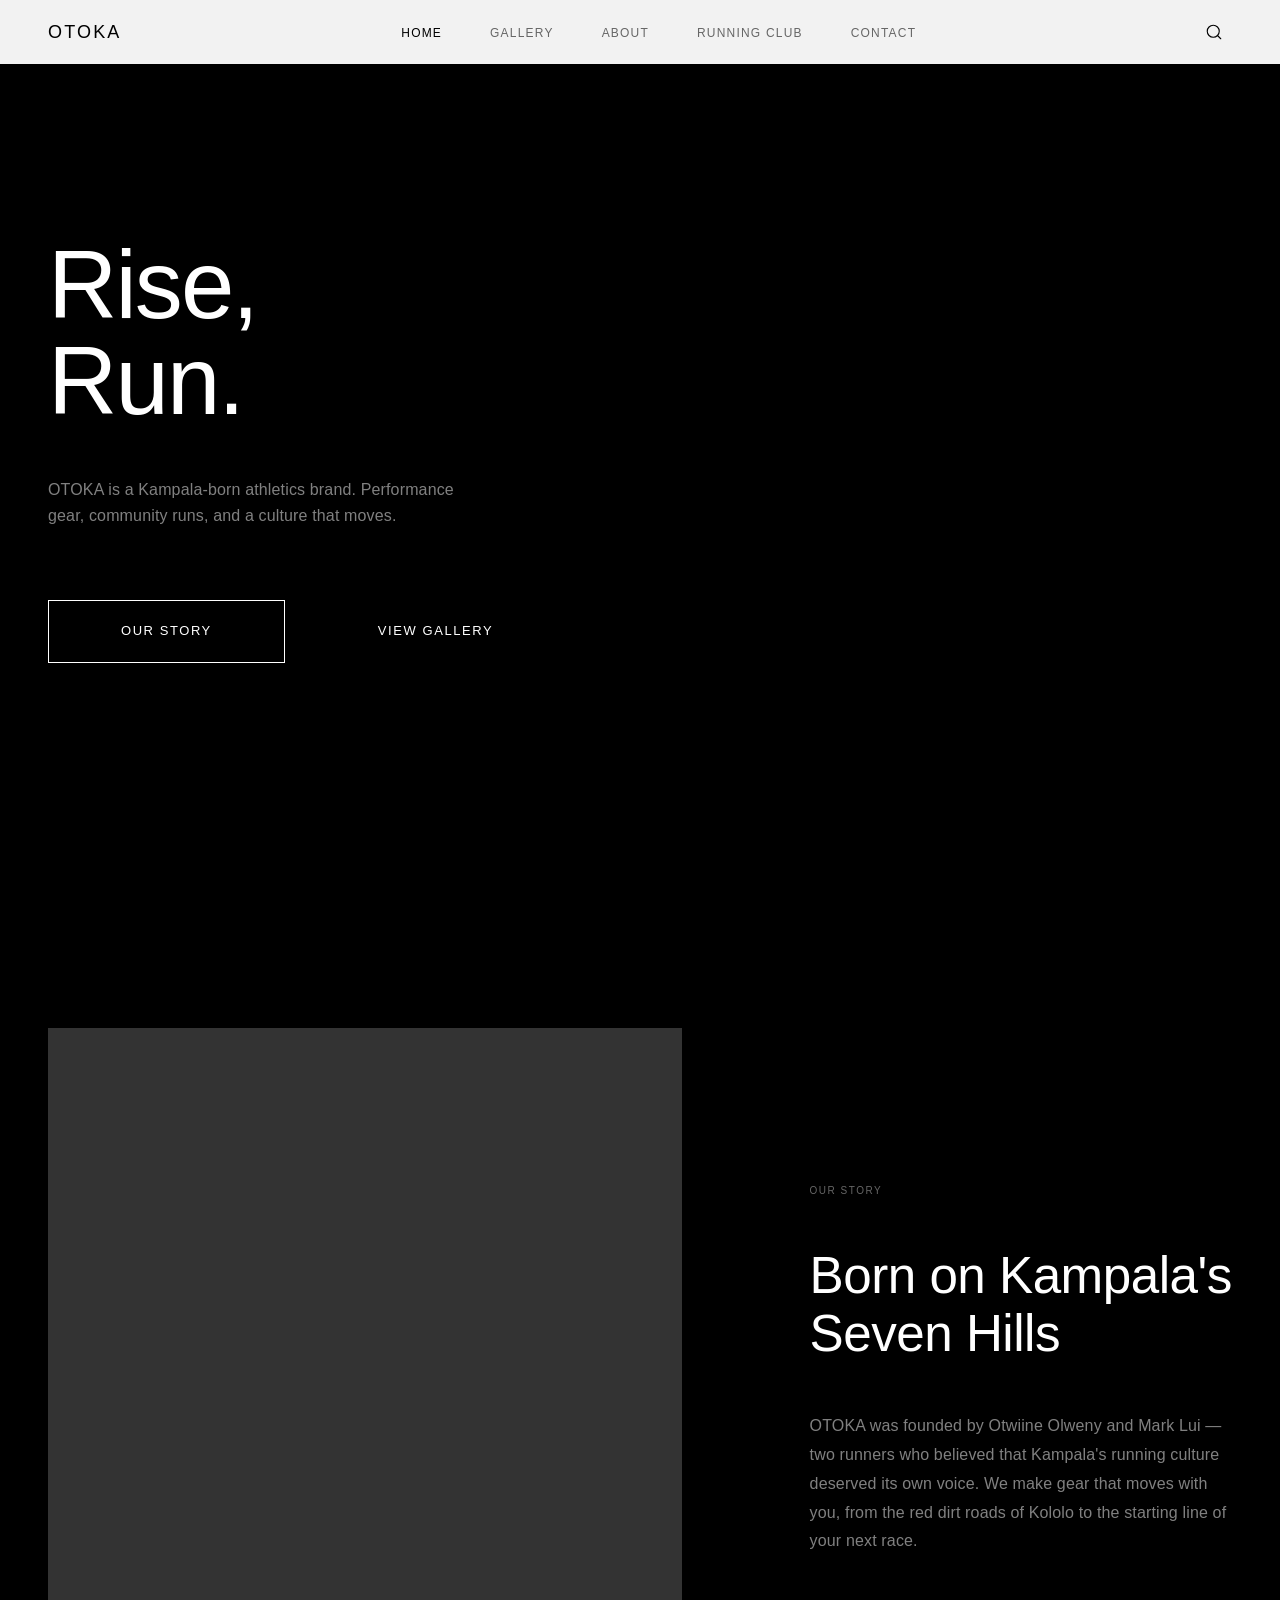
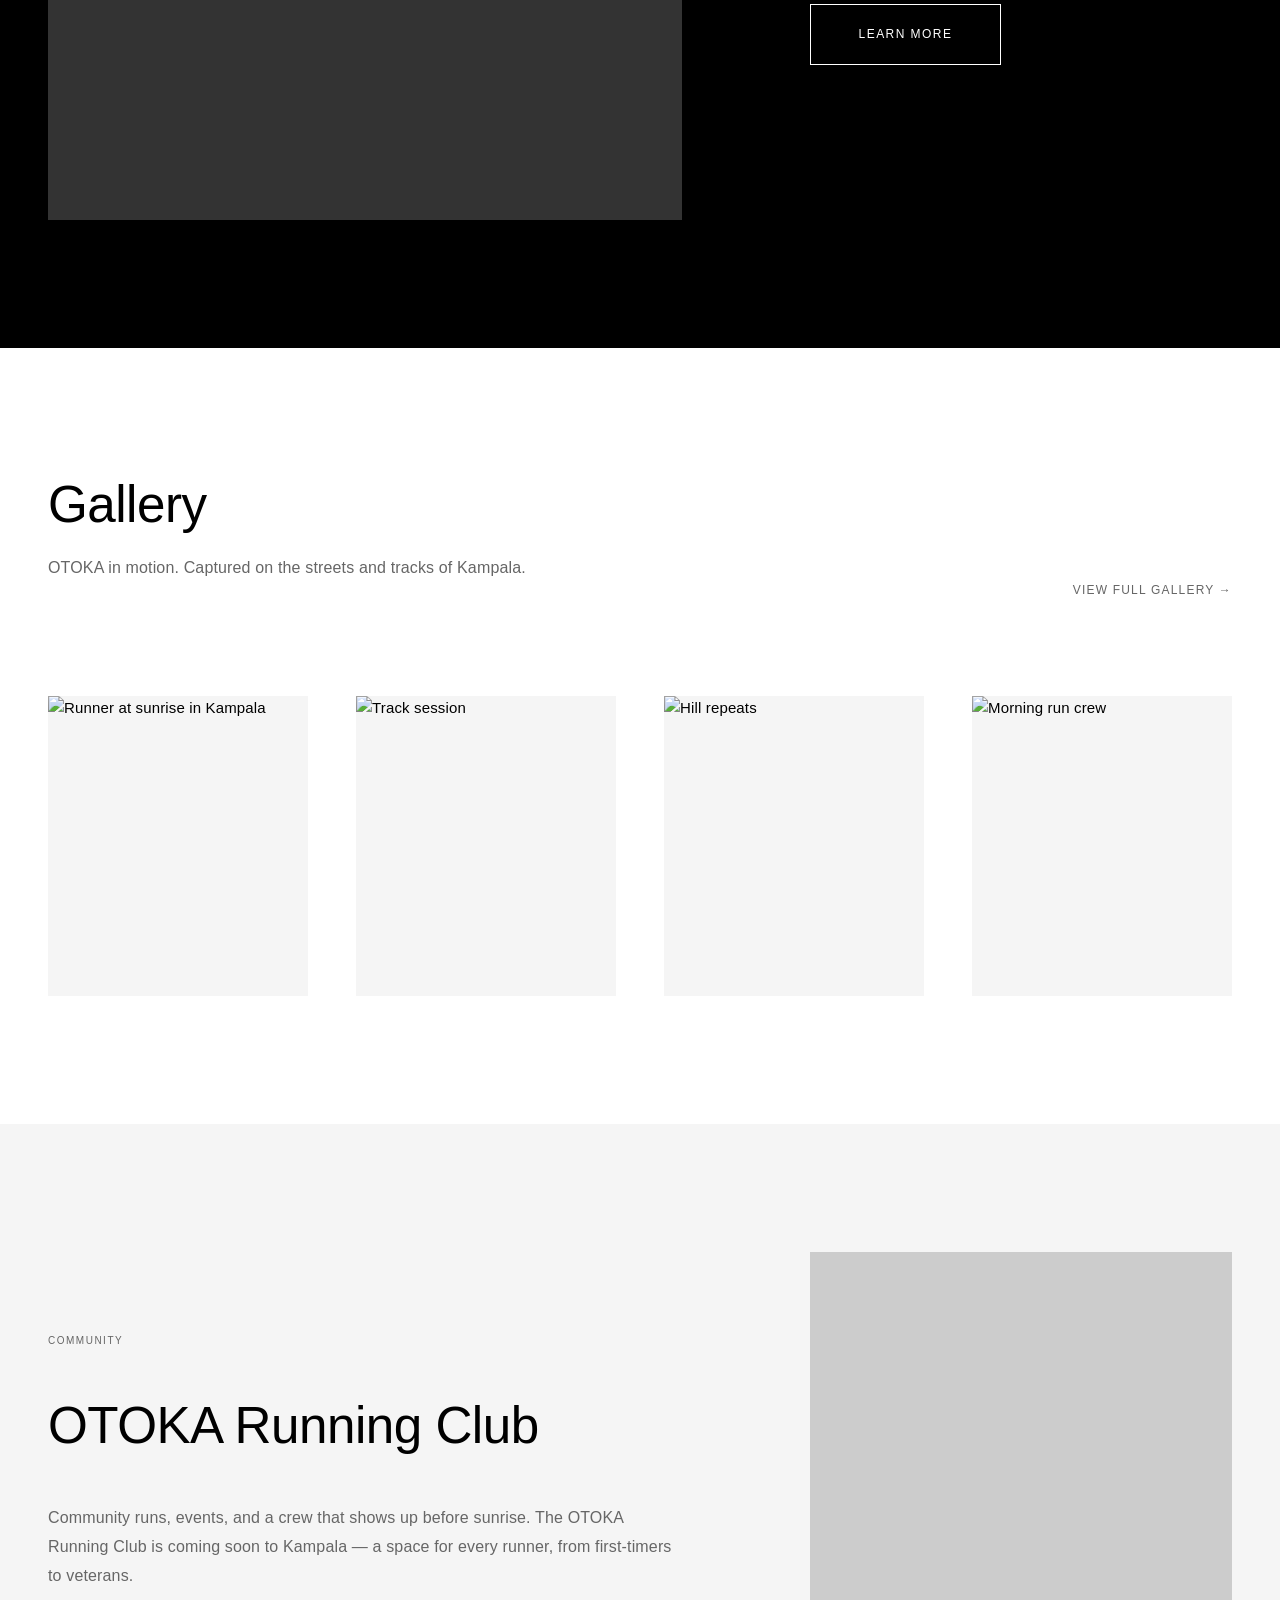
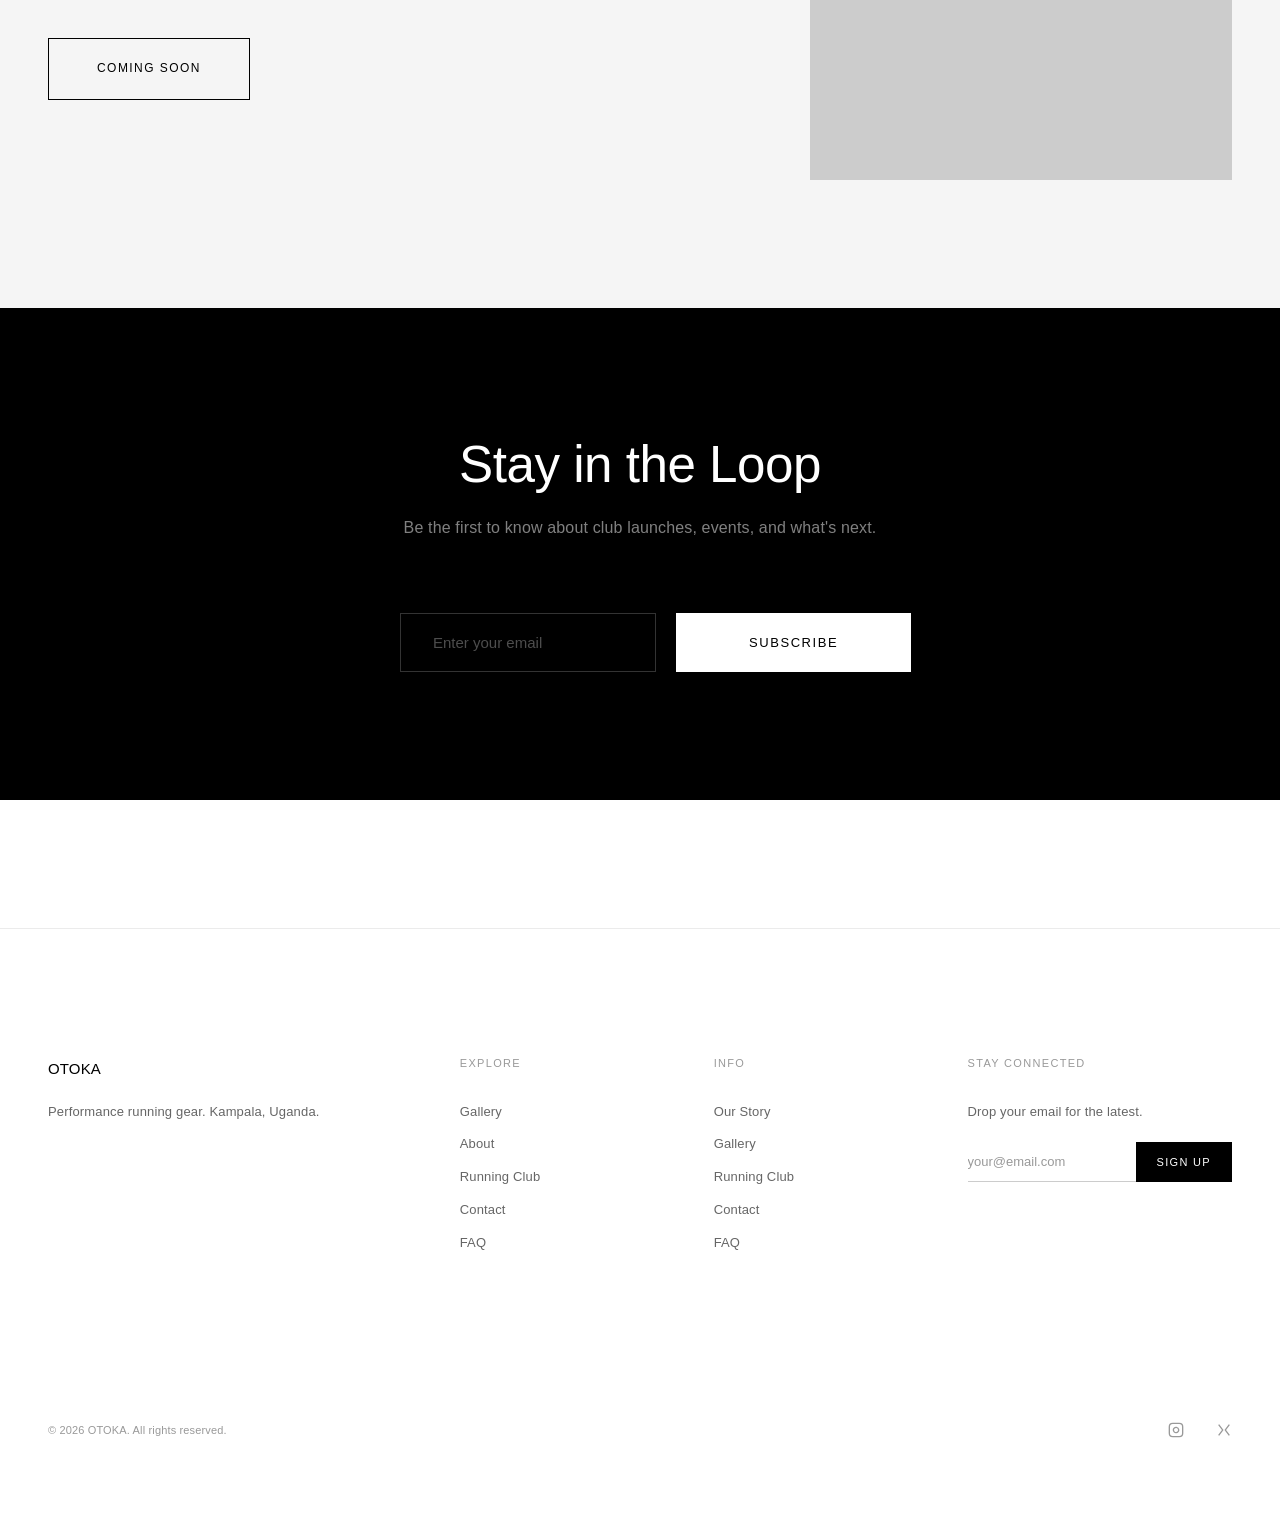
==== index.html @ c9c84c00 "first commit" ====
<!DOCTYPE html>
<html lang="en">
<head>
  <meta charset="UTF-8">
  <meta name="viewport" content="width=device-width, initial-scale=1.0">
  <title>OTOKA — Rise and Run</title>
  <meta name="description" content="An athletics brand born in Kampala, Uganda. Built for runners, by runners.">
  <link rel="stylesheet" href="/css/base.css">
  <link rel="stylesheet" href="/css/layout.css">
  <link rel="stylesheet" href="/css/components.css">
  <link rel="stylesheet" href="/css/pages/home.css">
  <script type="importmap">
  {
    "imports": {
      "react": "https://esm.sh/react@18",
      "react-dom/client": "https://esm.sh/react-dom@18/client",
      "three": "https://esm.sh/three@0.160.0",
      "@react-three/fiber": "https://esm.sh/@react-three/fiber@8.15.12",
      "postprocessing": "https://esm.sh/postprocessing@6.33.5",
      "@react-three/postprocessing": "https://esm.sh/@react-three/postprocessing@2.16.2"
    }
  }
  </script>
</head>
<body>
  <!-- Header -->
  <header class="header">
    <div class="header__inner">
      <a href="/" class="header__logo">OTO<span>KA</span></a>
      <nav class="nav" aria-label="Main navigation">
        <ul class="nav__list">
          <li><a href="/" class="nav__link nav__link--active">Home</a></li>
          <li><a href="/gallery.html" class="nav__link">Gallery</a></li>
          <li><a href="/about.html" class="nav__link">About</a></li>
          <li><a href="/running-club.html" class="nav__link">Running Club</a></li>
          <li><a href="/contact.html" class="nav__link">Contact</a></li>
        </ul>
      </nav>
      <div class="header__actions">
        <button class="header__icon-btn" data-search-toggle aria-label="Search">
          <svg viewBox="0 0 24 24" fill="none" stroke="currentColor" stroke-width="2" stroke-linecap="round" stroke-linejoin="round"><circle cx="11" cy="11" r="8"/><line x1="21" y1="21" x2="16.65" y2="16.65"/></svg>
        </button>
        <button class="hamburger" aria-label="Menu" aria-expanded="false">
          <span></span><span></span><span></span>
        </button>
      </div>
    </div>
  </header>

  <!-- Mobile Nav -->
  <nav class="mobile-nav" aria-label="Mobile navigation">
    <ul class="mobile-nav__list">
      <li><a href="/" class="mobile-nav__link">Home</a></li>
      <li><a href="/gallery.html" class="mobile-nav__link">Gallery</a></li>
      <li><a href="/about.html" class="mobile-nav__link">About</a></li>
      <li><a href="/running-club.html" class="mobile-nav__link">Running Club</a></li>
      <li><a href="/contact.html" class="mobile-nav__link">Contact</a></li>
    </ul>
  </nav>

  <!-- Hero -->
  <section class="hero reveal">
    <div id="hero-dither-root"></div>
    <div class="hero__content">
      <h1 class="hero__tagline">Rise,<br><span>Run.</span></h1>
      <p class="hero__subtitle">OTOKA is a Kampala-born athletics brand. Performance gear, community runs, and a culture that moves.</p>
      <div class="hero__cta">
        <a href="/about.html" class="btn btn--outline-light btn--lg">Our Story</a>
        <a href="/gallery.html" class="btn btn--primary btn--lg">View Gallery</a>
      </div>
    </div>
  </section>

  <!-- About Teaser -->
  <section class="brand-teaser reveal">
    <div class="brand-teaser__inner">
      <div class="brand-teaser__image skeleton" style="aspect-ratio:4/5;background:var(--color-gray-500)"></div>
      <div>
        <div class="brand-teaser__label">Our Story</div>
        <h2 class="brand-teaser__title">Born on Kampala's Seven Hills</h2>
        <p class="brand-teaser__text">
          OTOKA was founded by Otwiine Olweny and Mark Lui — two runners who believed that Kampala's
          running culture deserved its own voice. We make gear that moves with you, from the red dirt
          roads of Kololo to the starting line of your next race.
        </p>
        <a href="/about.html" class="btn btn--outline-light">Learn More</a>
      </div>
    </div>
  </section>

  <!-- Gallery Preview -->
  <section class="section reveal">
    <div class="container">
      <div class="featured-drops__header">
        <div>
          <h2 class="section__title">Gallery</h2>
          <p class="section__subtitle">OTOKA in motion. Captured on the streets and tracks of Kampala.</p>
        </div>
        <a href="/gallery.html">View Full Gallery &rarr;</a>
      </div>
      <div class="grid-4">
        <div class="lookbook__item"><img src="/images/lookbook/lb-1.jpg" alt="Runner at sunrise in Kampala" onerror="this.style.background='var(--color-off-white)';this.style.minHeight='300px'" style="min-height:300px;background:var(--color-off-white)"></div>
        <div class="lookbook__item"><img src="/images/lookbook/lb-2.jpg" alt="Track session" onerror="this.style.background='var(--color-off-white)';this.style.minHeight='300px'" style="min-height:300px;background:var(--color-off-white)"></div>
        <div class="lookbook__item"><img src="/images/lookbook/lb-3.jpg" alt="Hill repeats" onerror="this.style.background='var(--color-off-white)';this.style.minHeight='300px'" style="min-height:300px;background:var(--color-off-white)"></div>
        <div class="lookbook__item"><img src="/images/lookbook/lb-4.jpg" alt="Morning run crew" onerror="this.style.background='var(--color-off-white)';this.style.minHeight='300px'" style="min-height:300px;background:var(--color-off-white)"></div>
      </div>
    </div>
  </section>

  <!-- Running Club Teaser -->
  <section class="brand-teaser reveal" style="background:var(--color-off-white)">
    <div class="brand-teaser__inner">
      <div>
        <div class="brand-teaser__label" style="color:var(--color-gray-400)">Community</div>
        <h2 class="brand-teaser__title" style="color:var(--color-black)">OTOKA Running Club</h2>
        <p class="brand-teaser__text" style="color:var(--color-gray-400)">
          Community runs, events, and a crew that shows up before sunrise. The OTOKA Running Club
          is coming soon to Kampala — a space for every runner, from first-timers to veterans.
        </p>
        <a href="/running-club.html" class="btn btn--secondary">Coming Soon</a>
      </div>
      <div class="brand-teaser__image skeleton" style="aspect-ratio:4/5;background:var(--color-gray-200)"></div>
    </div>
  </section>

  <!-- Newsletter -->
  <section class="newsletter-section reveal">
    <div class="newsletter-section__inner">
      <h2 class="newsletter-section__title">Stay in the Loop</h2>
      <p class="newsletter-section__text">Be the first to know about club launches, events, and what's next.</p>
      <form class="newsletter-section__form" id="home-newsletter">
        <input type="email" class="newsletter-section__input" placeholder="Enter your email" required>
        <button type="submit" class="btn btn--primary btn--lg">Subscribe</button>
      </form>
    </div>
  </section>

  <!-- Footer -->
  <footer class="footer">
    <div class="footer__inner">
      <div class="footer__grid">
        <div>
          <div class="footer__brand-name">OTO<span>KA</span></div>
          <p class="footer__tagline">Performance running gear. Kampala, Uganda.</p>
        </div>
        <div>
          <h4 class="footer__heading">Explore</h4>
          <div class="footer__links">
            <a href="/gallery.html">Gallery</a>
            <a href="/about.html">About</a>
            <a href="/running-club.html">Running Club</a>
            <a href="/contact.html">Contact</a>
            <a href="/faq.html">FAQ</a>
          </div>
        </div>
        <div>
          <h4 class="footer__heading">Info</h4>
          <div class="footer__links">
            <a href="/about.html">Our Story</a>
            <a href="/gallery.html">Gallery</a>
            <a href="/running-club.html">Running Club</a>
            <a href="/contact.html">Contact</a>
            <a href="/faq.html">FAQ</a>
          </div>
        </div>
        <div>
          <h4 class="footer__heading">Stay Connected</h4>
          <p class="footer__newsletter-text">Drop your email for the latest.</p>
          <form class="footer__newsletter-form">
            <input type="email" class="footer__newsletter-input" placeholder="your@email.com" required>
            <button type="submit" class="btn btn--primary" style="white-space:nowrap">Sign Up</button>
          </form>
        </div>
      </div>
      <div class="footer__bottom">
        <div class="footer__copyright">&copy; 2026 OTOKA. All rights reserved.</div>
        <div class="footer__social">
          <a href="https://instagram.com/otwiine" target="_blank" rel="noopener" aria-label="Instagram"><svg viewBox="0 0 24 24" fill="none" stroke="currentColor" stroke-width="2"><rect x="2" y="2" width="20" height="20" rx="5"/><path d="M16 11.37A4 4 0 1 1 12.63 8 4 4 0 0 1 16 11.37z"/><line x1="17.5" y1="6.5" x2="17.51" y2="6.5"/></svg></a>
          <a href="https://x.com/Mr_OJO16" target="_blank" rel="noopener" aria-label="X (Twitter)"><svg viewBox="0 0 24 24" fill="none" stroke="currentColor" stroke-width="2"><path d="M4 4l6.5 8.5M4 20l6.5-8.5M20 4l-6.5 8.5M20 20l-6.5-8.5"/></svg></a>
        </div>
      </div>
    </div>
  </footer>

  <!-- Search Overlay -->
  <div class="search-overlay">
    <button class="search-overlay__close" aria-label="Close search">
      <svg viewBox="0 0 24 24" fill="none" stroke="currentColor" stroke-width="2"><line x1="18" y1="6" x2="6" y2="18"/><line x1="6" y1="6" x2="18" y2="18"/></svg>
    </button>
    <div class="search-overlay__inner">
      <input type="search" class="search-overlay__input" placeholder="Search..." autocomplete="off">
      <div class="search-overlay__results"></div>
    </div>
  </div>

  <script>
    window.OTOKA = window.OTOKA || {};
    OTOKA.showToast = function(msg) {
      const t = document.createElement('div');
      t.className = 'toast';
      t.textContent = msg;
      document.body.appendChild(t);
      requestAnimationFrame(() => t.classList.add('toast--visible'));
      setTimeout(() => { t.classList.remove('toast--visible'); setTimeout(() => t.remove(), 300); }, 2500);
    };
  </script>
  <script src="/js/components/modal.js"></script>
  <script src="/js/main.js"></script>
  <script>
    // Home newsletter — Web3Forms integration (TODO: replace ACCESS_KEY)
    document.getElementById('home-newsletter')?.addEventListener('submit', function(e) {
      e.preventDefault();
      const email = this.querySelector('input').value.trim();
      if (!email) return;
      // TODO: Replace with real Web3Forms access key
      // fetch('https://api.web3forms.com/submit', { method:'POST', body: new FormData(this) })
      OTOKA.showToast('Thanks for subscribing!');
      this.querySelector('input').value = '';
    });
  </script>
  <!-- React Bits: Dither background in hero -->
  <script type="module" src="/js/mount-hero-dither.js"></script>
</body>
</html>
---- css/base.css ----
/* ===== CSS Variables / Design Tokens ===== */
:root {
  /* Colors — strict black & white palette */
  --color-black: #000000;
  --color-white: #ffffff;
  --color-off-white: #f5f5f5;
  --color-gray-100: #ebebeb;
  --color-gray-200: #cccccc;
  --color-gray-300: #999999;
  --color-gray-400: #666666;
  --color-gray-500: #333333;
  --color-accent: #000000;
  --color-accent-hover: #333333;
  --color-success: #000000;
  --color-error: #000000;
  --color-warning: #000000;

  /* Typography — refined sans-serif, no display font */
  --font-heading: -apple-system, BlinkMacSystemFont, 'Helvetica Neue', 'Segoe UI', sans-serif;
  --font-body: -apple-system, BlinkMacSystemFont, 'Helvetica Neue', 'Segoe UI', sans-serif;

  /* Spacing — dramatically increased for breathing room */
  --space-xs: 0.375rem;
  --space-sm: 0.75rem;
  --space-md: 1.25rem;
  --space-lg: 2rem;
  --space-xl: 3rem;
  --space-2xl: 4.5rem;
  --space-3xl: 6rem;
  --space-4xl: 8rem;

  /* Layout */
  --max-width: 1400px;
  --header-height: 64px;
  --radius-sm: 0;
  --radius-md: 0;
  --radius-lg: 0;
  --radius-full: 0;

  /* Transitions */
  --transition-fast: 200ms ease;
  --transition-base: 300ms ease;
  --transition-slow: 500ms ease;
}

/* ===== Reset ===== */
*,
*::before,
*::after {
  margin: 0;
  padding: 0;
  box-sizing: border-box;
}

html {
  scroll-behavior: smooth;
  -webkit-text-size-adjust: 100%;
}

body {
  font-family: var(--font-body);
  font-size: 0.9375rem;
  line-height: 1.6;
  color: var(--color-black);
  background-color: var(--color-white);
  -webkit-font-smoothing: antialiased;
  -moz-osx-font-smoothing: grayscale;
  letter-spacing: 0.01em;
}

img,
video,
svg {
  display: block;
  max-width: 100%;
  height: auto;
}

a {
  color: inherit;
  text-decoration: none;
}

ul,
ol {
  list-style: none;
}

button {
  cursor: pointer;
  font-family: inherit;
  border: none;
  background: none;
  font-size: inherit;
}

input,
select,
textarea {
  font-family: inherit;
  font-size: inherit;
}

/* ===== Typography — clean, refined, minimal ===== */
h1, h2, h3, h4, h5, h6 {
  font-family: var(--font-heading);
  font-weight: 300;
  line-height: 1.15;
  letter-spacing: -0.01em;
  text-transform: none;
}

h1 { font-size: clamp(2.5rem, 5vw, 4.5rem); }
h2 { font-size: clamp(2rem, 4vw, 3.5rem); }
h3 { font-size: clamp(1.25rem, 2vw, 2rem); }
h4 { font-size: clamp(1rem, 1.5vw, 1.25rem); }

p { margin-bottom: var(--space-md); }

/* ===== Utility Classes ===== */
.container {
  width: 100%;
  max-width: var(--max-width);
  margin-inline: auto;
  padding-inline: var(--space-xl);
}

.sr-only {
  position: absolute;
  width: 1px;
  height: 1px;
  padding: 0;
  margin: -1px;
  overflow: hidden;
  clip: rect(0, 0, 0, 0);
  border: 0;
}

/* Scroll reveal — subtle fade only */
.reveal {
  opacity: 0;
  transform: translateY(20px);
  transition: opacity 0.8s ease, transform 0.8s ease;
}

.reveal.revealed {
  opacity: 1;
  transform: translateY(0);
}

/* ===== Reduced Motion ===== */
@media (prefers-reduced-motion: reduce) {
  *,
  *::before,
  *::after {
    animation-duration: 0.01ms !important;
    animation-iteration-count: 1 !important;
    transition-duration: 0.01ms !important;
    scroll-behavior: auto !important;
  }

  .reveal {
    opacity: 1;
    transform: none;
    transition: none;
  }
}
---- css/layout.css ----
/* ===== Header — minimal, transparent, no borders ===== */
.header {
  position: sticky;
  top: 0;
  z-index: 1000;
  background: rgba(255, 255, 255, 0.95);
  backdrop-filter: blur(10px);
  -webkit-backdrop-filter: blur(10px);
  transition: background var(--transition-base);
}

.header--hidden {
  transform: translateY(-100%);
}

.header__inner {
  display: flex;
  align-items: center;
  justify-content: space-between;
  height: var(--header-height);
  max-width: var(--max-width);
  margin-inline: auto;
  padding-inline: var(--space-xl);
}

.header__logo {
  font-family: var(--font-heading);
  font-size: 1.125rem;
  font-weight: 300;
  letter-spacing: 0.12em;
  text-transform: uppercase;
  color: var(--color-black);
  flex-shrink: 0;
}

.header__logo span {
  font-weight: 500;
}

/* Navigation */
.nav__list {
  display: flex;
  gap: var(--space-xl);
}

.nav__link {
  font-size: 0.75rem;
  font-weight: 400;
  text-transform: uppercase;
  letter-spacing: 0.1em;
  color: var(--color-gray-400);
  transition: color var(--transition-fast);
}

.nav__link:hover,
.nav__link--active {
  color: var(--color-black);
}

/* Header actions */
.header__actions {
  display: flex;
  align-items: center;
  gap: var(--space-lg);
}

.header__icon-btn {
  position: relative;
  width: 36px;
  height: 36px;
  display: flex;
  align-items: center;
  justify-content: center;
  transition: opacity var(--transition-fast);
}

.header__icon-btn:hover {
  opacity: 0.5;
}

.header__icon-btn svg {
  width: 18px;
  height: 18px;
  stroke: var(--color-black);
  fill: none;
  stroke-width: 1.5;
}

.header__cart-count {
  position: absolute;
  top: 0;
  right: -2px;
  min-width: 15px;
  height: 15px;
  font-size: 0.5625rem;
  font-weight: 500;
  background: var(--color-black);
  color: var(--color-white);
  display: flex;
  align-items: center;
  justify-content: center;
  opacity: 0;
  transform: scale(0);
  transition: all var(--transition-base);
}

.header__cart-count--visible {
  opacity: 1;
  transform: scale(1);
}

/* Hamburger */
.hamburger {
  display: none;
  flex-direction: column;
  justify-content: center;
  gap: 4px;
  width: 36px;
  height: 36px;
  padding: 6px;
}

.hamburger span {
  display: block;
  width: 100%;
  height: 1px;
  background: var(--color-black);
  transition: transform var(--transition-base), opacity var(--transition-base);
}

.hamburger--active span:nth-child(1) {
  transform: translateY(5px) rotate(45deg);
}

.hamburger--active span:nth-child(2) {
  opacity: 0;
}

.hamburger--active span:nth-child(3) {
  transform: translateY(-5px) rotate(-45deg);
}

/* Mobile Nav Overlay */
.mobile-nav {
  position: fixed;
  inset: 0;
  top: var(--header-height);
  background: var(--color-white);
  z-index: 999;
  transform: translateX(100%);
  transition: transform var(--transition-slow);
  display: flex;
  flex-direction: column;
  padding: var(--space-3xl) var(--space-xl);
}

.mobile-nav--open {
  transform: translateX(0);
}

.mobile-nav__list {
  display: flex;
  flex-direction: column;
  gap: var(--space-xl);
}

.mobile-nav__link {
  font-size: 1.25rem;
  font-weight: 300;
  letter-spacing: 0.05em;
  color: var(--color-black);
}

/* ===== Footer — white with black text, ultra minimal ===== */
.footer {
  background: var(--color-white);
  color: var(--color-black);
  padding: var(--space-4xl) 0 var(--space-3xl);
  margin-top: var(--space-4xl);
  border-top: 1px solid var(--color-gray-100);
}

.footer__inner {
  max-width: var(--max-width);
  margin-inline: auto;
  padding-inline: var(--space-xl);
}

.footer__grid {
  display: grid;
  grid-template-columns: 2fr 1fr 1fr 1fr;
  gap: var(--space-3xl);
  padding-bottom: var(--space-3xl);
  margin-bottom: var(--space-2xl);
}

.footer__brand-name {
  margin-bottom: var(--space-md);
}

.footer__brand-name img {
  height: 24px;
  width: auto;
  display: block;
}

.footer__tagline {
  color: var(--color-gray-400);
  font-size: 0.8125rem;
  margin-bottom: var(--space-lg);
  max-width: 280px;
  line-height: 1.7;
}

.footer__heading {
  font-size: 0.6875rem;
  font-weight: 500;
  letter-spacing: 0.12em;
  text-transform: uppercase;
  color: var(--color-gray-300);
  margin-bottom: var(--space-lg);
}

.footer__links {
  display: flex;
  flex-direction: column;
  gap: var(--space-sm);
}

.footer__links a {
  color: var(--color-gray-400);
  font-size: 0.8125rem;
  transition: color var(--transition-fast);
}

.footer__links a:hover {
  color: var(--color-black);
}

.footer__newsletter-text {
  color: var(--color-gray-400);
  font-size: 0.8125rem;
  margin-bottom: var(--space-md);
}

.footer__newsletter-form {
  display: flex;
}

.footer__newsletter-input {
  flex: 1;
  padding: var(--space-sm) 0;
  background: transparent;
  border: none;
  border-bottom: 1px solid var(--color-gray-200);
  color: var(--color-black);
  font-size: 0.8125rem;
  outline: none;
  transition: border-color var(--transition-fast);
}

.footer__newsletter-input:focus {
  border-color: var(--color-black);
}

.footer__newsletter-input::placeholder {
  color: var(--color-gray-300);
}

.footer__newsletter-form .btn {
  padding: var(--space-sm) var(--space-md);
  font-size: 0.6875rem;
}

.footer__bottom {
  display: flex;
  justify-content: space-between;
  align-items: center;
  flex-wrap: wrap;
  gap: var(--space-lg);
}

.footer__copyright {
  color: var(--color-gray-300);
  font-size: 0.6875rem;
}

.footer__social {
  display: flex;
  gap: var(--space-lg);
}

.footer__social a {
  color: var(--color-gray-300);
  transition: color var(--transition-fast);
}

.footer__social a:hover {
  color: var(--color-black);
}

.footer__social svg {
  width: 16px;
  height: 16px;
}

/* ===== Grid containers ===== */
.grid-2 { display: grid; grid-template-columns: repeat(2, 1fr); gap: var(--space-xl); }
.grid-3 { display: grid; grid-template-columns: repeat(3, 1fr); gap: var(--space-xl); }
.grid-4 { display: grid; grid-template-columns: repeat(4, 1fr); gap: var(--space-xl); }

/* ===== Section spacing ===== */
.section {
  padding: var(--space-4xl) 0;
}

.section__header {
  text-align: left;
  margin-bottom: var(--space-4xl);
}

.section__title {
  font-weight: 300;
  margin-bottom: var(--space-md);
}

.section__subtitle {
  color: var(--color-gray-400);
  font-size: 1rem;
  max-width: 480px;
  font-weight: 300;
}

/* ===== Mobile ===== */
@media (max-width: 768px) {
  .nav__list { display: none; }
  .hamburger { display: flex; }

  .footer__grid {
    grid-template-columns: 1fr;
    gap: var(--space-2xl);
  }

  .grid-2, .grid-3, .grid-4 {
    grid-template-columns: 1fr;
  }

  .container {
    padding-inline: var(--space-lg);
  }

  .section {
    padding: var(--space-3xl) 0;
  }

  .section__header {
    margin-bottom: var(--space-2xl);
  }
}

@media (min-width: 769px) and (max-width: 1024px) {
  .grid-4 { grid-template-columns: repeat(2, 1fr); }
  .grid-3 { grid-template-columns: repeat(2, 1fr); }

  .footer__grid {
    grid-template-columns: 1fr 1fr;
  }
}
---- css/components.css ----
/* ===== Buttons — minimal, monochrome ===== */
.btn {
  display: inline-flex;
  align-items: center;
  justify-content: center;
  gap: var(--space-sm);
  padding: var(--space-md) var(--space-xl);
  font-size: 0.75rem;
  font-weight: 400;
  text-transform: uppercase;
  letter-spacing: 0.12em;
  transition: all var(--transition-fast);
  border: 1px solid var(--color-black);
  cursor: pointer;
  background: transparent;
  color: var(--color-black);
}

.btn:hover {
  background: var(--color-black);
  color: var(--color-white);
}

.btn--primary {
  background: var(--color-black);
  color: var(--color-white);
}

.btn--primary:hover {
  background: var(--color-gray-500);
  border-color: var(--color-gray-500);
  color: var(--color-white);
}

.btn--secondary {
  background: transparent;
  color: var(--color-black);
  border-color: var(--color-black);
}

.btn--secondary:hover {
  background: var(--color-black);
  color: var(--color-white);
}

.btn--outline-light {
  background: transparent;
  color: var(--color-white);
  border-color: var(--color-white);
}

.btn--outline-light:hover {
  background: var(--color-white);
  color: var(--color-black);
}

.btn--lg {
  padding: var(--space-md) var(--space-2xl);
  font-size: 0.8125rem;
}

.btn--full {
  width: 100%;
}

.btn--text {
  border: none;
  padding: var(--space-sm) 0;
  background: none;
  color: var(--color-black);
  text-decoration: underline;
  text-underline-offset: 4px;
}

.btn--text:hover {
  background: none;
  color: var(--color-gray-400);
}

.btn:disabled {
  opacity: 0.3;
  cursor: not-allowed;
}

/* ===== Badges — simple text labels, no colored backgrounds ===== */
.badge {
  display: inline-flex;
  align-items: center;
  padding: 2px var(--space-sm);
  font-size: 0.625rem;
  font-weight: 400;
  text-transform: uppercase;
  letter-spacing: 0.1em;
  color: var(--color-gray-400);
}

.badge--new { color: var(--color-black); font-weight: 500; }
.badge--sale { color: var(--color-black); }
.badge--sold-out { color: var(--color-gray-300); }
.badge--low-stock { color: var(--color-gray-400); }
.badge--in-stock { color: var(--color-gray-400); }

/* ===== Product Card — clean, no overlays, no backgrounds ===== */
.product-card {
  position: relative;
  cursor: pointer;
}

.product-card__image-wrap {
  position: relative;
  aspect-ratio: 3/4;
  overflow: hidden;
  background: var(--color-off-white);
  margin-bottom: var(--space-md);
}

.product-card__image {
  width: 100%;
  height: 100%;
  object-fit: cover;
  transition: transform 0.6s ease;
}

.product-card:hover .product-card__image {
  transform: scale(1.03);
}

.product-card__badges {
  position: absolute;
  top: var(--space-md);
  left: var(--space-md);
  display: flex;
  gap: var(--space-sm);
  flex-wrap: wrap;
}

.product-card__wishlist {
  position: absolute;
  top: var(--space-md);
  right: var(--space-md);
  width: 32px;
  height: 32px;
  display: flex;
  align-items: center;
  justify-content: center;
  background: var(--color-white);
  transition: opacity var(--transition-fast);
}

.product-card__wishlist:hover {
  opacity: 0.6;
}

.product-card__wishlist svg {
  width: 16px;
  height: 16px;
  stroke: var(--color-black);
  fill: none;
  stroke-width: 1.5;
}

.product-card__wishlist--active svg {
  fill: var(--color-black);
  stroke: var(--color-black);
}

.product-card__quick-add {
  display: none;
}

.product-card__info {
  padding: 0;
}

.product-card__category {
  font-size: 0.625rem;
  color: var(--color-gray-300);
  text-transform: uppercase;
  letter-spacing: 0.1em;
  margin-bottom: 4px;
}

.product-card__name {
  font-size: 0.9375rem;
  font-weight: 400;
  font-family: var(--font-heading);
  margin-bottom: 2px;
}

.product-card__price {
  font-size: 0.8125rem;
  font-weight: 400;
  display: flex;
  gap: var(--space-sm);
  align-items: center;
  color: var(--color-gray-400);
}

.product-card__price--original {
  color: var(--color-gray-300);
  text-decoration: line-through;
  font-size: 0.75rem;
}

/* ===== Modal — clean, no round corners ===== */
.modal-overlay {
  position: fixed;
  inset: 0;
  background: rgba(0, 0, 0, 0.5);
  z-index: 2000;
  display: flex;
  align-items: center;
  justify-content: center;
  padding: var(--space-xl);
  opacity: 0;
  visibility: hidden;
  transition: opacity var(--transition-base), visibility var(--transition-base);
}

.modal-overlay--open {
  opacity: 1;
  visibility: visible;
}

.modal {
  background: var(--color-white);
  width: 100%;
  max-width: 520px;
  max-height: 90vh;
  overflow-y: auto;
  position: relative;
}

.modal__close {
  position: absolute;
  top: var(--space-lg);
  right: var(--space-lg);
  width: 32px;
  height: 32px;
  display: flex;
  align-items: center;
  justify-content: center;
  z-index: 1;
  transition: opacity var(--transition-fast);
}

.modal__close:hover {
  opacity: 0.5;
}

.modal__close svg {
  width: 16px;
  height: 16px;
}

.modal__body {
  padding: var(--space-3xl) var(--space-xl);
}

/* ===== Accordion — thin lines, minimal ===== */
.accordion {
  border-top: 1px solid var(--color-gray-100);
}

.accordion:last-child {
  border-bottom: 1px solid var(--color-gray-100);
}

.accordion__trigger {
  width: 100%;
  display: flex;
  align-items: center;
  justify-content: space-between;
  padding: var(--space-lg) 0;
  font-size: 0.875rem;
  font-weight: 400;
  text-align: left;
  color: var(--color-black);
  transition: opacity var(--transition-fast);
}

.accordion__trigger:hover {
  opacity: 0.6;
}

.accordion__icon {
  transition: transform var(--transition-base);
  flex-shrink: 0;
  opacity: 0.4;
}

.accordion__icon svg {
  width: 16px;
  height: 16px;
}

.accordion--open .accordion__icon {
  transform: rotate(180deg);
}

.accordion__content {
  max-height: 0;
  overflow: hidden;
  transition: max-height 0.4s ease;
}

.accordion__content-inner {
  padding-bottom: var(--space-lg);
  color: var(--color-gray-400);
  font-size: 0.875rem;
  line-height: 1.7;
}

/* ===== Search Overlay — fullscreen black ===== */
.search-overlay {
  position: fixed;
  inset: 0;
  background: rgba(0, 0, 0, 0.97);
  z-index: 3000;
  display: flex;
  align-items: flex-start;
  justify-content: center;
  padding-top: 18vh;
  opacity: 0;
  visibility: hidden;
  transition: opacity var(--transition-base), visibility var(--transition-base);
}

.search-overlay--open {
  opacity: 1;
  visibility: visible;
}

.search-overlay__inner {
  width: 100%;
  max-width: 600px;
  padding-inline: var(--space-xl);
}

.search-overlay__input {
  width: 100%;
  padding: var(--space-md) 0;
  font-size: 1.25rem;
  font-weight: 300;
  background: transparent;
  border: none;
  border-bottom: 1px solid var(--color-gray-500);
  color: var(--color-white);
  outline: none;
  letter-spacing: 0.02em;
}

.search-overlay__input:focus {
  border-color: var(--color-white);
}

.search-overlay__input::placeholder {
  color: var(--color-gray-400);
}

.search-overlay__close {
  position: absolute;
  top: var(--space-xl);
  right: var(--space-xl);
  width: 40px;
  height: 40px;
  display: flex;
  align-items: center;
  justify-content: center;
  color: var(--color-white);
  transition: opacity var(--transition-fast);
}

.search-overlay__close:hover {
  opacity: 0.5;
}

.search-overlay__results {
  margin-top: var(--space-xl);
  max-height: 50vh;
  overflow-y: auto;
}

.search-overlay__result {
  display: flex;
  align-items: center;
  gap: var(--space-md);
  padding: var(--space-md) 0;
  color: var(--color-white);
  transition: opacity var(--transition-fast);
  border-bottom: 1px solid rgba(255,255,255,0.08);
}

.search-overlay__result:hover {
  opacity: 0.6;
}

.search-overlay__result-image {
  width: 48px;
  height: 48px;
  background: var(--color-gray-500);
  object-fit: cover;
}

.search-overlay__result-name {
  font-weight: 400;
  font-size: 0.9375rem;
}

.search-overlay__result-price {
  font-size: 0.8125rem;
  color: var(--color-gray-400);
}

/* ===== Form Elements — minimal underlines ===== */
.form-group {
  margin-bottom: var(--space-xl);
}

.form-label {
  display: block;
  font-size: 0.6875rem;
  font-weight: 400;
  text-transform: uppercase;
  letter-spacing: 0.1em;
  margin-bottom: var(--space-sm);
  color: var(--color-gray-400);
}

.form-input,
.form-select,
.form-textarea {
  width: 100%;
  padding: var(--space-sm) 0;
  border: none;
  border-bottom: 1px solid var(--color-gray-200);
  font-size: 0.9375rem;
  background: transparent;
  color: var(--color-black);
  outline: none;
  transition: border-color var(--transition-fast);
}

.form-input:focus,
.form-select:focus,
.form-textarea:focus {
  border-color: var(--color-black);
}

.form-input::placeholder {
  color: var(--color-gray-300);
}

.form-textarea {
  resize: vertical;
  min-height: 100px;
  padding-top: var(--space-sm);
}

/* ===== Toast Notification ===== */
.toast {
  position: fixed;
  bottom: var(--space-xl);
  right: var(--space-xl);
  background: var(--color-black);
  color: var(--color-white);
  padding: var(--space-md) var(--space-xl);
  font-size: 0.8125rem;
  font-weight: 300;
  letter-spacing: 0.05em;
  z-index: 4000;
  transform: translateY(20px);
  opacity: 0;
  transition: all var(--transition-base);
}

.toast--visible {
  transform: translateY(0);
  opacity: 1;
}

/* ===== Skeleton Loading ===== */
.skeleton {
  background: var(--color-off-white);
}

/* ===== Quantity Stepper ===== */
.qty-stepper {
  display: flex;
  align-items: center;
  border: 1px solid var(--color-gray-200);
  width: fit-content;
}

.qty-stepper__btn {
  width: 36px;
  height: 36px;
  display: flex;
  align-items: center;
  justify-content: center;
  font-size: 1rem;
  font-weight: 300;
  color: var(--color-black);
  transition: opacity var(--transition-fast);
}

.qty-stepper__btn:hover {
  opacity: 0.5;
}

.qty-stepper__btn:disabled {
  color: var(--color-gray-200);
  cursor: not-allowed;
  opacity: 0.3;
}

.qty-stepper__value {
  width: 44px;
  text-align: center;
  font-weight: 400;
  font-size: 0.875rem;
}
---- css/pages/home.css ----
/* ===== Hero — minimal, stark black & white ===== */
.hero {
  position: relative;
  height: 100vh;
  min-height: 600px;
  display: flex;
  align-items: center;
  overflow: hidden;
  margin-top: calc(-1 * var(--header-height));
}

#hero-dither-root {
  position: absolute;
  inset: 0;
  z-index: 0;
  background: var(--color-black);
  overflow: hidden;
}

#hero-dither-root canvas {
  display: block;
}

.dither-container {
  width: 100% !important;
  height: 100% !important;
  position: relative;
}

.hero__content {
  position: relative;
  z-index: 2;
  max-width: var(--max-width);
  width: 100%;
  margin-inline: auto;
  padding-inline: var(--space-xl);
}

.hero__tagline {
  font-size: clamp(3rem, 8vw, 6rem);
  font-weight: 300;
  line-height: 1;
  color: var(--color-white);
  letter-spacing: -0.02em;
  margin-bottom: var(--space-xl);
}

.hero__tagline span {
  font-weight: 100;
}

.hero__subtitle {
  font-size: 1rem;
  font-weight: 300;
  color: rgba(255, 255, 255, 0.5);
  max-width: 440px;
  margin-bottom: var(--space-2xl);
  line-height: 1.6;
}

.hero__cta {
  display: flex;
  gap: var(--space-md);
  flex-wrap: wrap;
}

.hero__scroll-hint {
  display: none;
}

/* ===== Featured Drops — editorial layout, large images ===== */
.featured-drops__header {
  display: flex;
  justify-content: space-between;
  align-items: flex-end;
  margin-bottom: var(--space-3xl);
}

.featured-drops__header a {
  color: var(--color-gray-400);
  font-size: 0.75rem;
  font-weight: 400;
  text-transform: uppercase;
  letter-spacing: 0.1em;
  transition: color var(--transition-fast);
}

.featured-drops__header a:hover {
  color: var(--color-black);
}

/* ===== Brand Story Teaser — clean editorial ===== */
.brand-teaser {
  background: var(--color-black);
  color: var(--color-white);
  padding: var(--space-4xl) 0;
}

.brand-teaser__inner {
  max-width: var(--max-width);
  margin-inline: auto;
  padding-inline: var(--space-xl);
  display: grid;
  grid-template-columns: 3fr 2fr;
  gap: var(--space-4xl);
  align-items: center;
}

.brand-teaser__image {
  aspect-ratio: 4/5;
  background: var(--color-gray-500);
}

.brand-teaser__label {
  font-size: 0.625rem;
  color: rgba(255, 255, 255, 0.4);
  text-transform: uppercase;
  letter-spacing: 0.15em;
  margin-bottom: var(--space-xl);
}

.brand-teaser__title {
  color: var(--color-white);
  font-weight: 300;
  margin-bottom: var(--space-xl);
}

.brand-teaser__text {
  color: rgba(255, 255, 255, 0.5);
  font-size: 1rem;
  line-height: 1.8;
  margin-bottom: var(--space-xl);
  font-weight: 300;
}

/* ===== Newsletter Section — black background, stark ===== */
.newsletter-section {
  background: var(--color-black);
  padding: var(--space-4xl) 0;
  text-align: center;
}

.newsletter-section__inner {
  max-width: var(--max-width);
  margin-inline: auto;
  padding-inline: var(--space-xl);
}

.newsletter-section__title {
  color: var(--color-white);
  font-weight: 300;
  margin-bottom: var(--space-md);
}

.newsletter-section__text {
  color: rgba(255, 255, 255, 0.5);
  font-size: 1rem;
  margin-bottom: var(--space-2xl);
  font-weight: 300;
}

.newsletter-section__form {
  display: flex;
  gap: var(--space-md);
  max-width: 480px;
  margin-inline: auto;
}

.newsletter-section__input {
  flex: 1;
  padding: var(--space-md) var(--space-lg);
  border: 1px solid rgba(255, 255, 255, 0.2);
  background: transparent;
  color: var(--color-white);
  font-size: 0.9375rem;
  outline: none;
  transition: border-color var(--transition-fast);
}

.newsletter-section__input:focus {
  border-color: var(--color-white);
}

.newsletter-section__input::placeholder {
  color: rgba(255, 255, 255, 0.3);
}

.newsletter-section .btn--primary {
  background: var(--color-white);
  color: var(--color-black);
  border-color: var(--color-white);
}

.newsletter-section .btn--primary:hover {
  background: transparent;
  color: var(--color-white);
}

@media (max-width: 768px) {
  .brand-teaser__inner {
    grid-template-columns: 1fr;
    gap: var(--space-2xl);
  }

  .newsletter-section__form {
    flex-direction: column;
  }

  .hero__subtitle {
    max-width: 100%;
  }
}
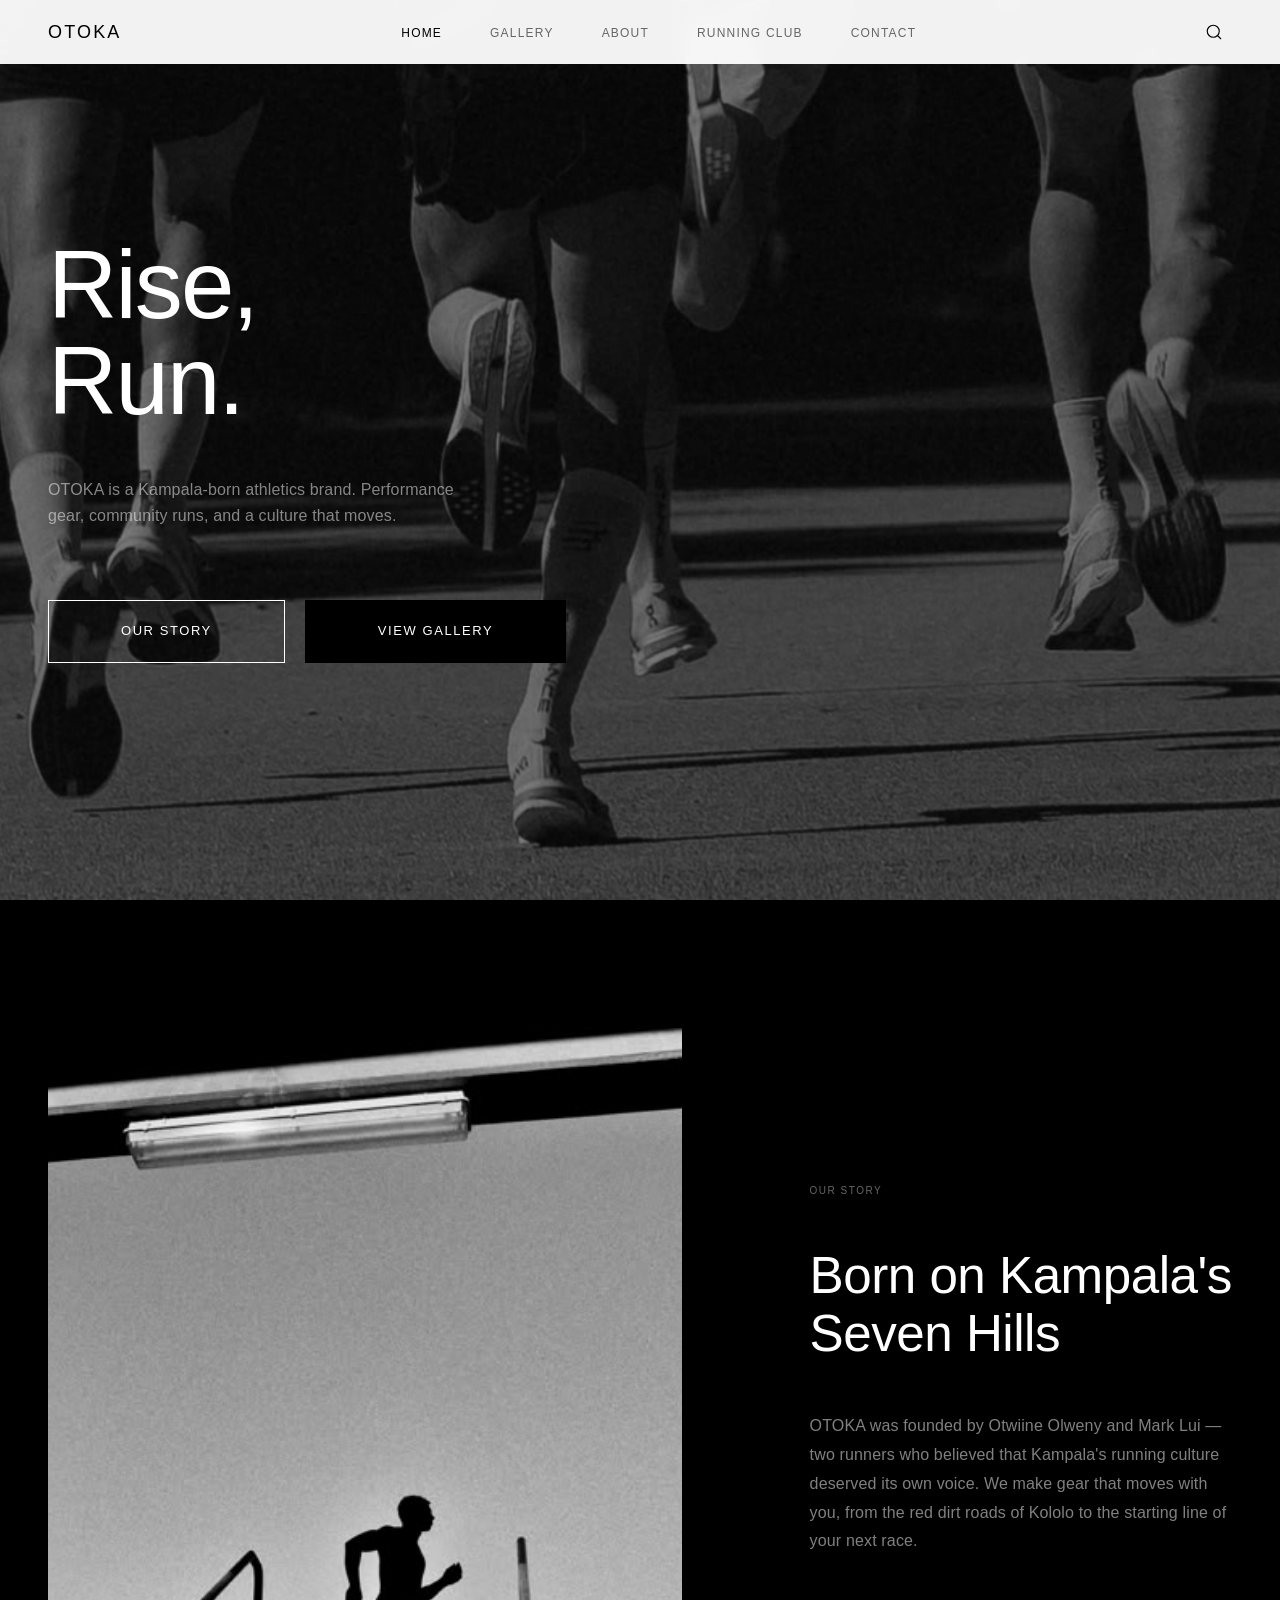
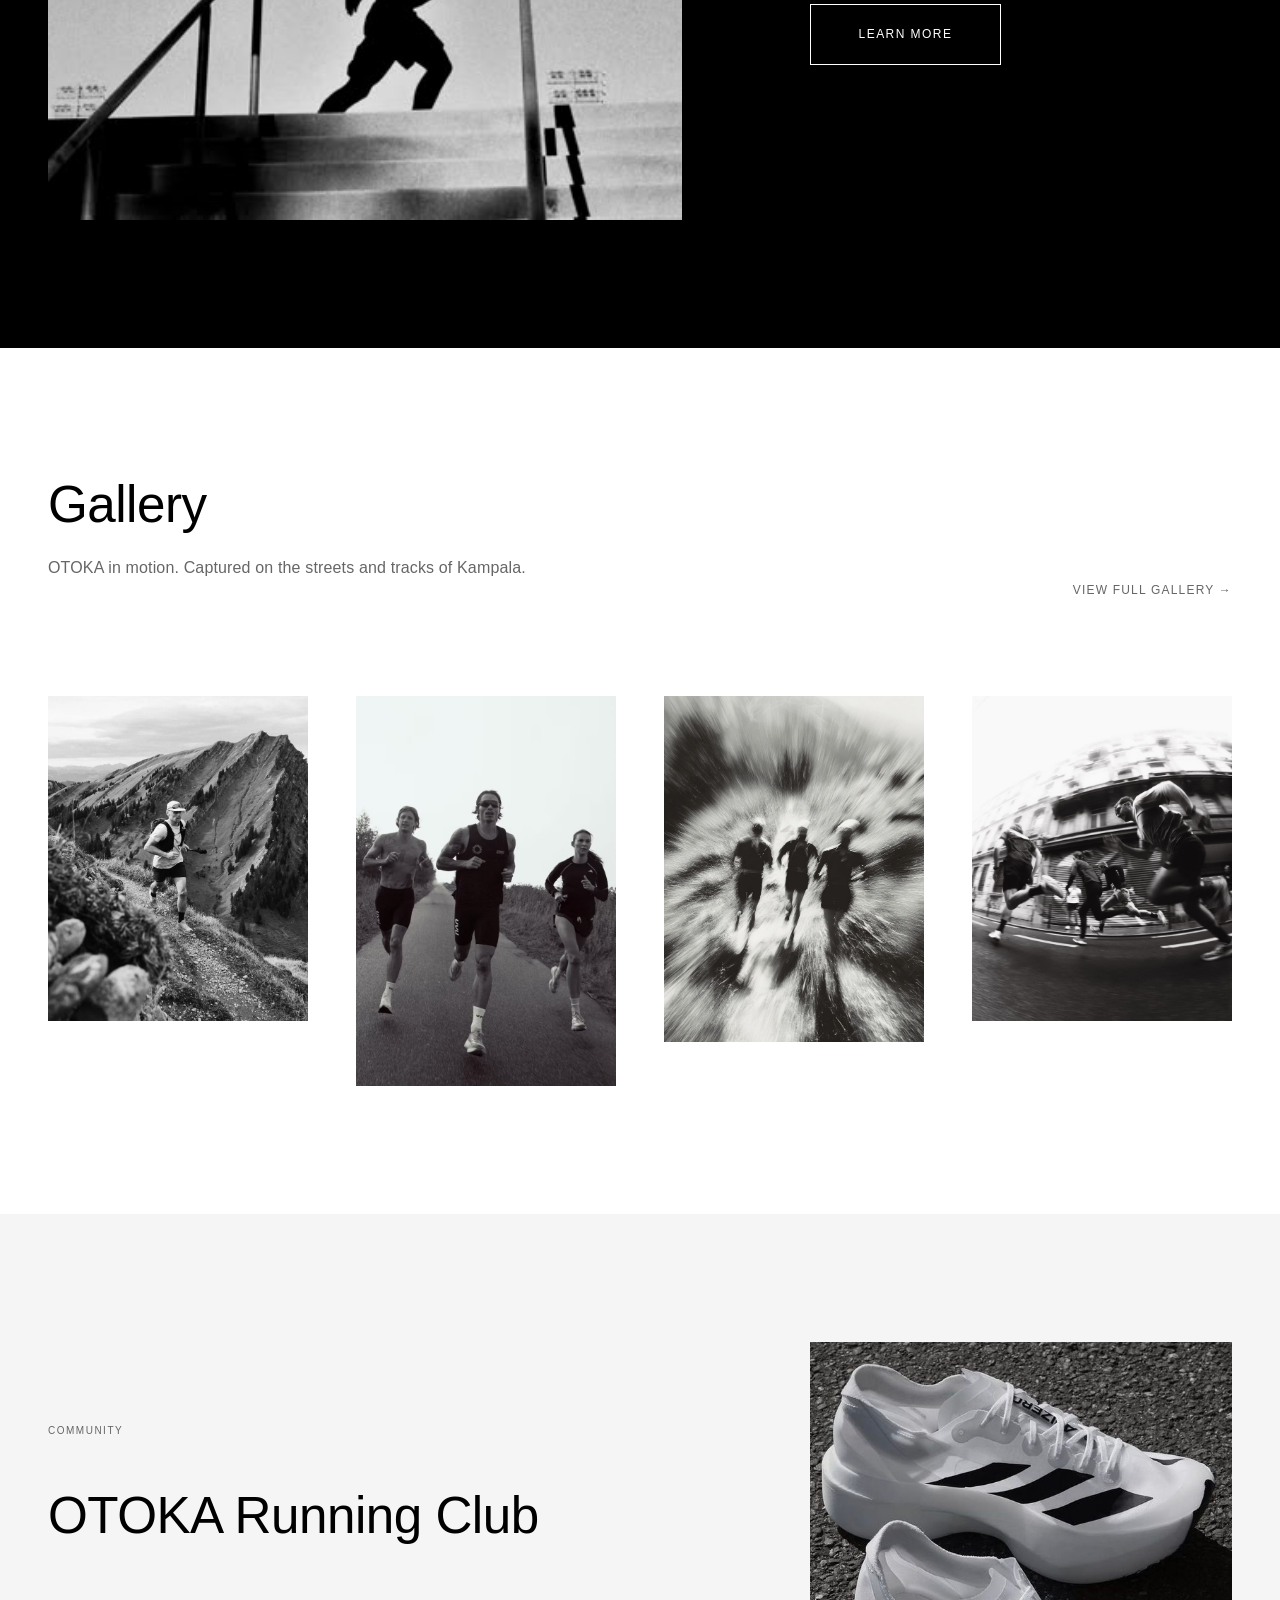
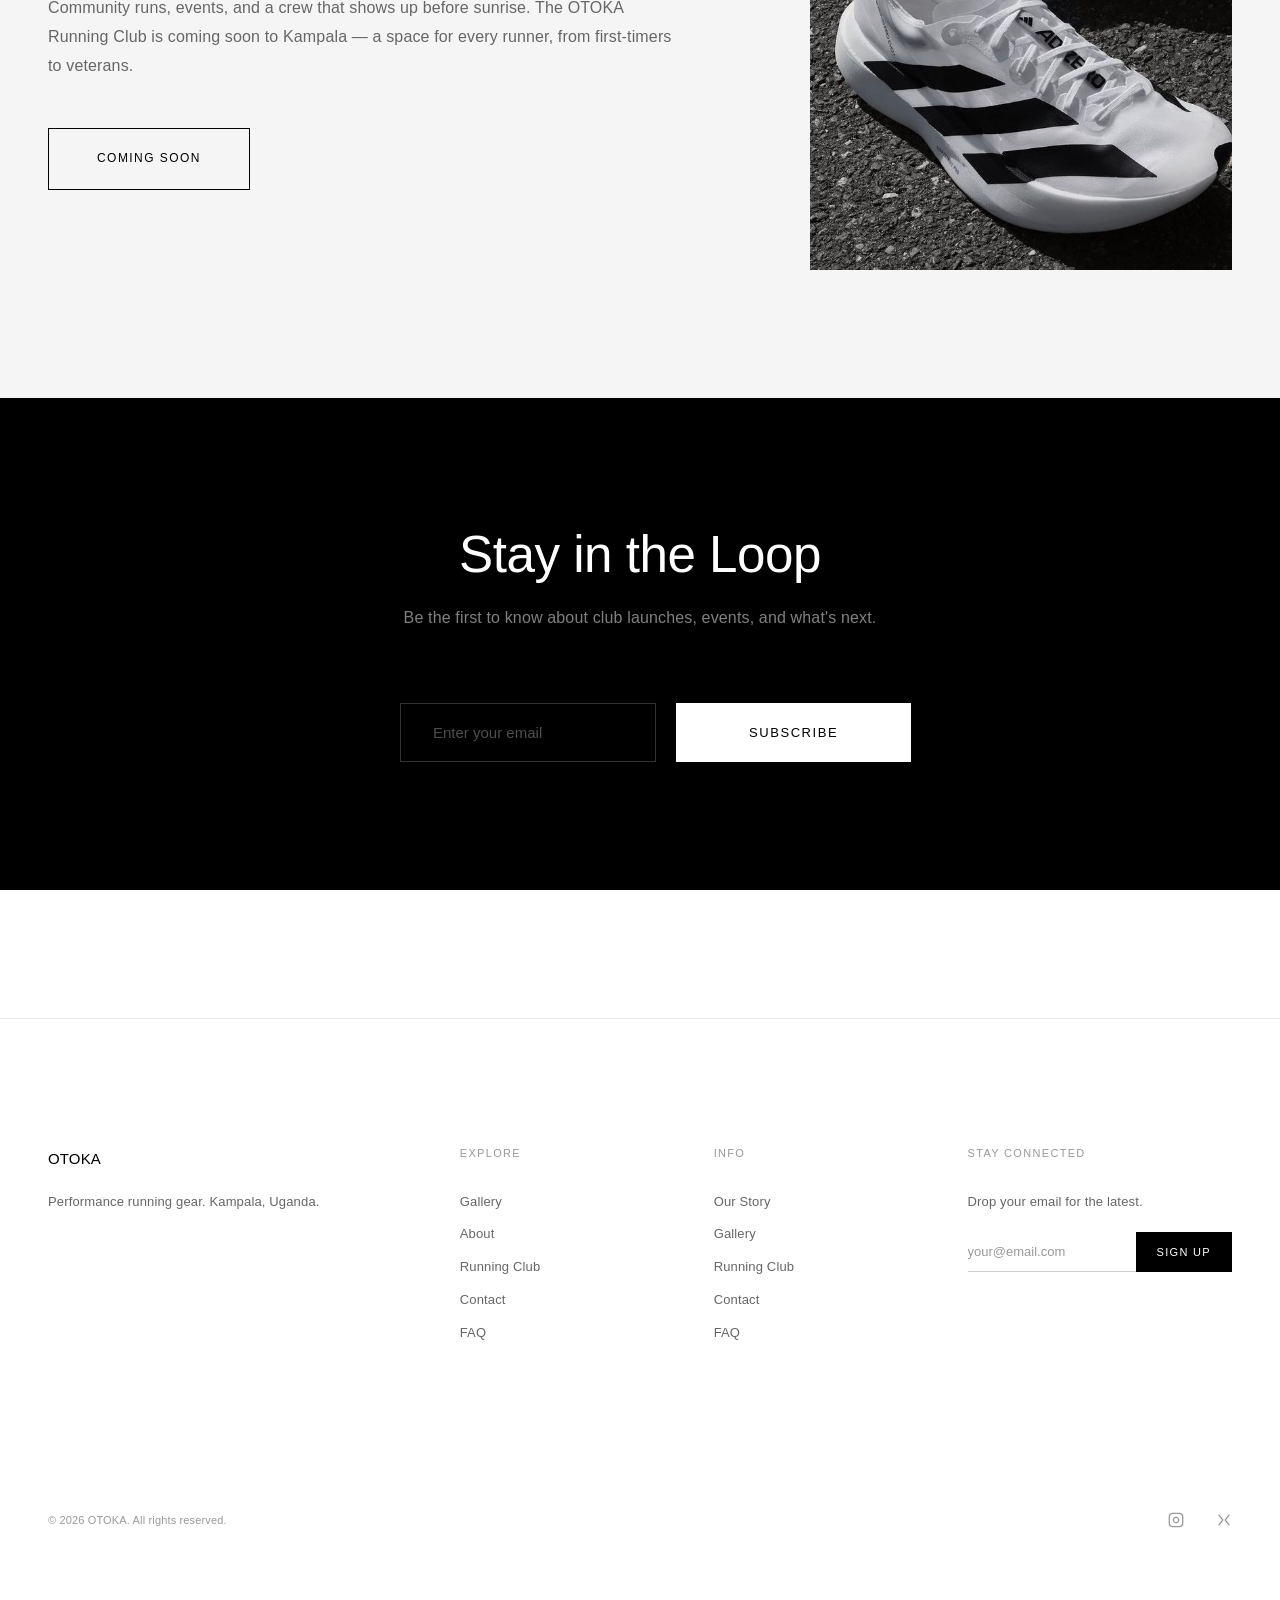
==== commit 9b48be2f: "intergrating images in website" ====
--- a/index.html
+++ b/index.html
@@ -35,7 +35,9 @@
           <li><a href="/running-club.html" class="nav__link">Running Club</a></li>
           <li><a href="/contact.html" class="nav__link">Contact</a></li>
         </ul>
-      </nav>
+      </nav>  
+
+      
       <div class="header__actions">
         <button class="header__icon-btn" data-search-toggle aria-label="Search">
           <svg viewBox="0 0 24 24" fill="none" stroke="currentColor" stroke-width="2" stroke-linecap="round" stroke-linejoin="round"><circle cx="11" cy="11" r="8"/><line x1="21" y1="21" x2="16.65" y2="16.65"/></svg>
@@ -60,7 +62,6 @@
 
   <!-- Hero -->
   <section class="hero reveal">
-    <div id="hero-dither-root"></div>
     <div class="hero__content">
       <h1 class="hero__tagline">Rise,<br><span>Run.</span></h1>
       <p class="hero__subtitle">OTOKA is a Kampala-born athletics brand. Performance gear, community runs, and a culture that moves.</p>
@@ -74,7 +75,7 @@
   <!-- About Teaser -->
   <section class="brand-teaser reveal">
     <div class="brand-teaser__inner">
-      <div class="brand-teaser__image skeleton" style="aspect-ratio:4/5;background:var(--color-gray-500)"></div>
+      <div class="brand-teaser__image"><img src="/images/image_6.jpeg" alt="Our Story" loading="lazy" style="width:100%;height:100%;object-fit:cover"></div>
       <div>
         <div class="brand-teaser__label">Our Story</div>
         <h2 class="brand-teaser__title">Born on Kampala's Seven Hills</h2>
@@ -99,10 +100,10 @@
         <a href="/gallery.html">View Full Gallery &rarr;</a>
       </div>
       <div class="grid-4">
-        <div class="lookbook__item"><img src="/images/lookbook/lb-1.jpg" alt="Runner at sunrise in Kampala" onerror="this.style.background='var(--color-off-white)';this.style.minHeight='300px'" style="min-height:300px;background:var(--color-off-white)"></div>
-        <div class="lookbook__item"><img src="/images/lookbook/lb-2.jpg" alt="Track session" onerror="this.style.background='var(--color-off-white)';this.style.minHeight='300px'" style="min-height:300px;background:var(--color-off-white)"></div>
-        <div class="lookbook__item"><img src="/images/lookbook/lb-3.jpg" alt="Hill repeats" onerror="this.style.background='var(--color-off-white)';this.style.minHeight='300px'" style="min-height:300px;background:var(--color-off-white)"></div>
-        <div class="lookbook__item"><img src="/images/lookbook/lb-4.jpg" alt="Morning run crew" onerror="this.style.background='var(--color-off-white)';this.style.minHeight='300px'" style="min-height:300px;background:var(--color-off-white)"></div>
+        <div class="lookbook__item"><img src="/images/image_2.jpeg" alt="Runner at sunrise in Kampala" loading="lazy" onerror="this.style.background='var(--color-off-white)';this.style.minHeight='300px'" style="min-height:300px;background:var(--color-off-white)"></div>
+        <div class="lookbook__item"><img src="/images/image_3.jpeg" alt="Track session" loading="lazy" onerror="this.style.background='var(--color-off-white)';this.style.minHeight='300px'" style="min-height:300px;background:var(--color-off-white)"></div>
+        <div class="lookbook__item"><img src="/images/image_4.jpeg" alt="Hill repeats" loading="lazy" onerror="this.style.background='var(--color-off-white)';this.style.minHeight='300px'" style="min-height:300px;background:var(--color-off-white)"></div>
+        <div class="lookbook__item"><img src="/images/image_5.jpeg" alt="Morning run crew" loading="lazy" onerror="this.style.background='var(--color-off-white)';this.style.minHeight='300px'" style="min-height:300px;background:var(--color-off-white)"></div>
       </div>
     </div>
   </section>
@@ -119,7 +120,7 @@
         </p>
         <a href="/running-club.html" class="btn btn--secondary">Coming Soon</a>
       </div>
-      <div class="brand-teaser__image skeleton" style="aspect-ratio:4/5;background:var(--color-gray-200)"></div>
+      <div class="brand-teaser__image"><img src="/images/image_7.jpeg" alt="OTOKA Running Club" loading="lazy" style="width:100%;height:100%;object-fit:cover"></div>
     </div>
   </section>
 
@@ -218,7 +219,5 @@
       this.querySelector('input').value = '';
     });
   </script>
-  <!-- React Bits: Dither background in hero -->
-  <script type="module" src="/js/mount-hero-dither.js"></script>
 </body>
 </html>
--- a/css/pages/home.css
+++ b/css/pages/home.css
@@ -7,24 +7,19 @@
   align-items: center;
   overflow: hidden;
   margin-top: calc(-1 * var(--header-height));
-}
-
-#hero-dither-root {
+  background: url('/images/image_1.jpeg') center/cover no-repeat;
+}
+
+.hero::before {
+  content: '';
   position: absolute;
   inset: 0;
-  z-index: 0;
-  background: var(--color-black);
-  overflow: hidden;
-}
-
-#hero-dither-root canvas {
-  display: block;
-}
-
-.dither-container {
-  width: 100% !important;
-  height: 100% !important;
-  position: relative;
+  z-index: 1;
+  background: rgba(0, 0, 0, 0.45);
+}
+
+#hero-dither-root {
+  display: none;
 }
 
 .hero__content {
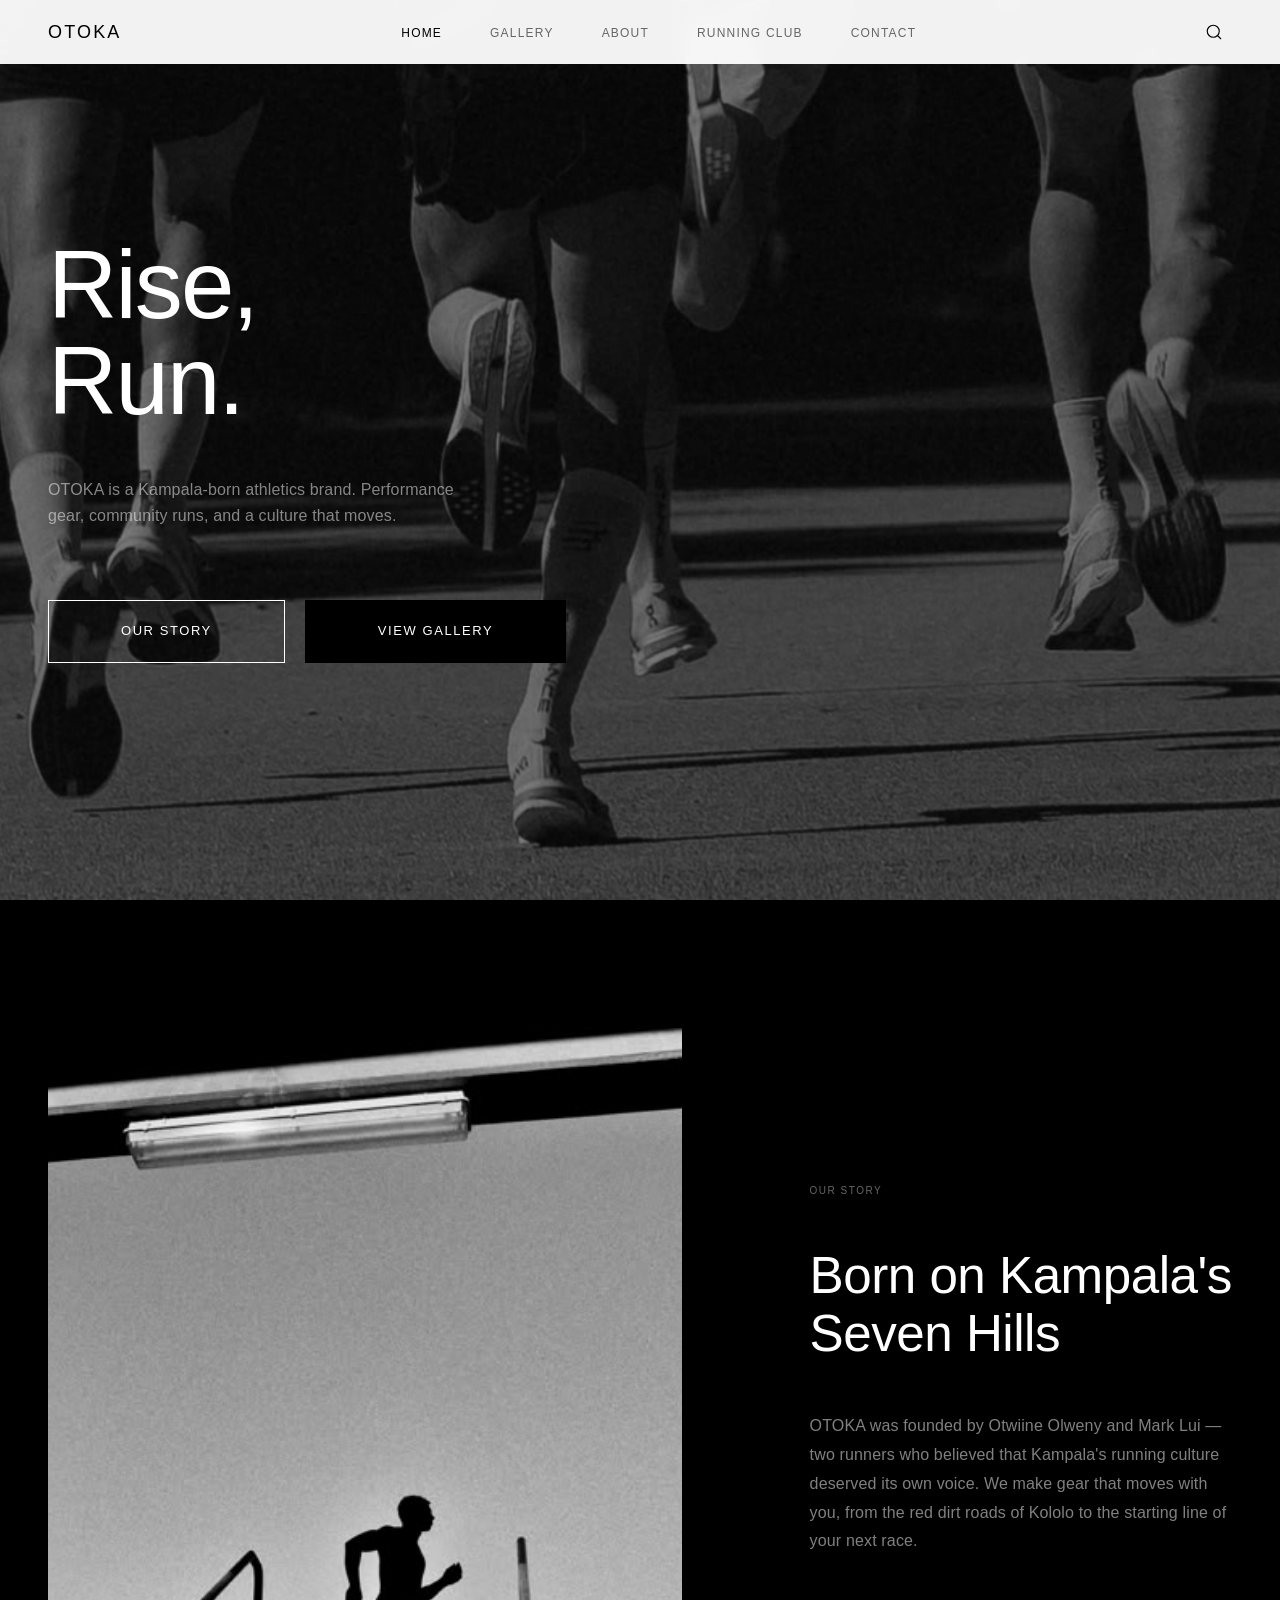
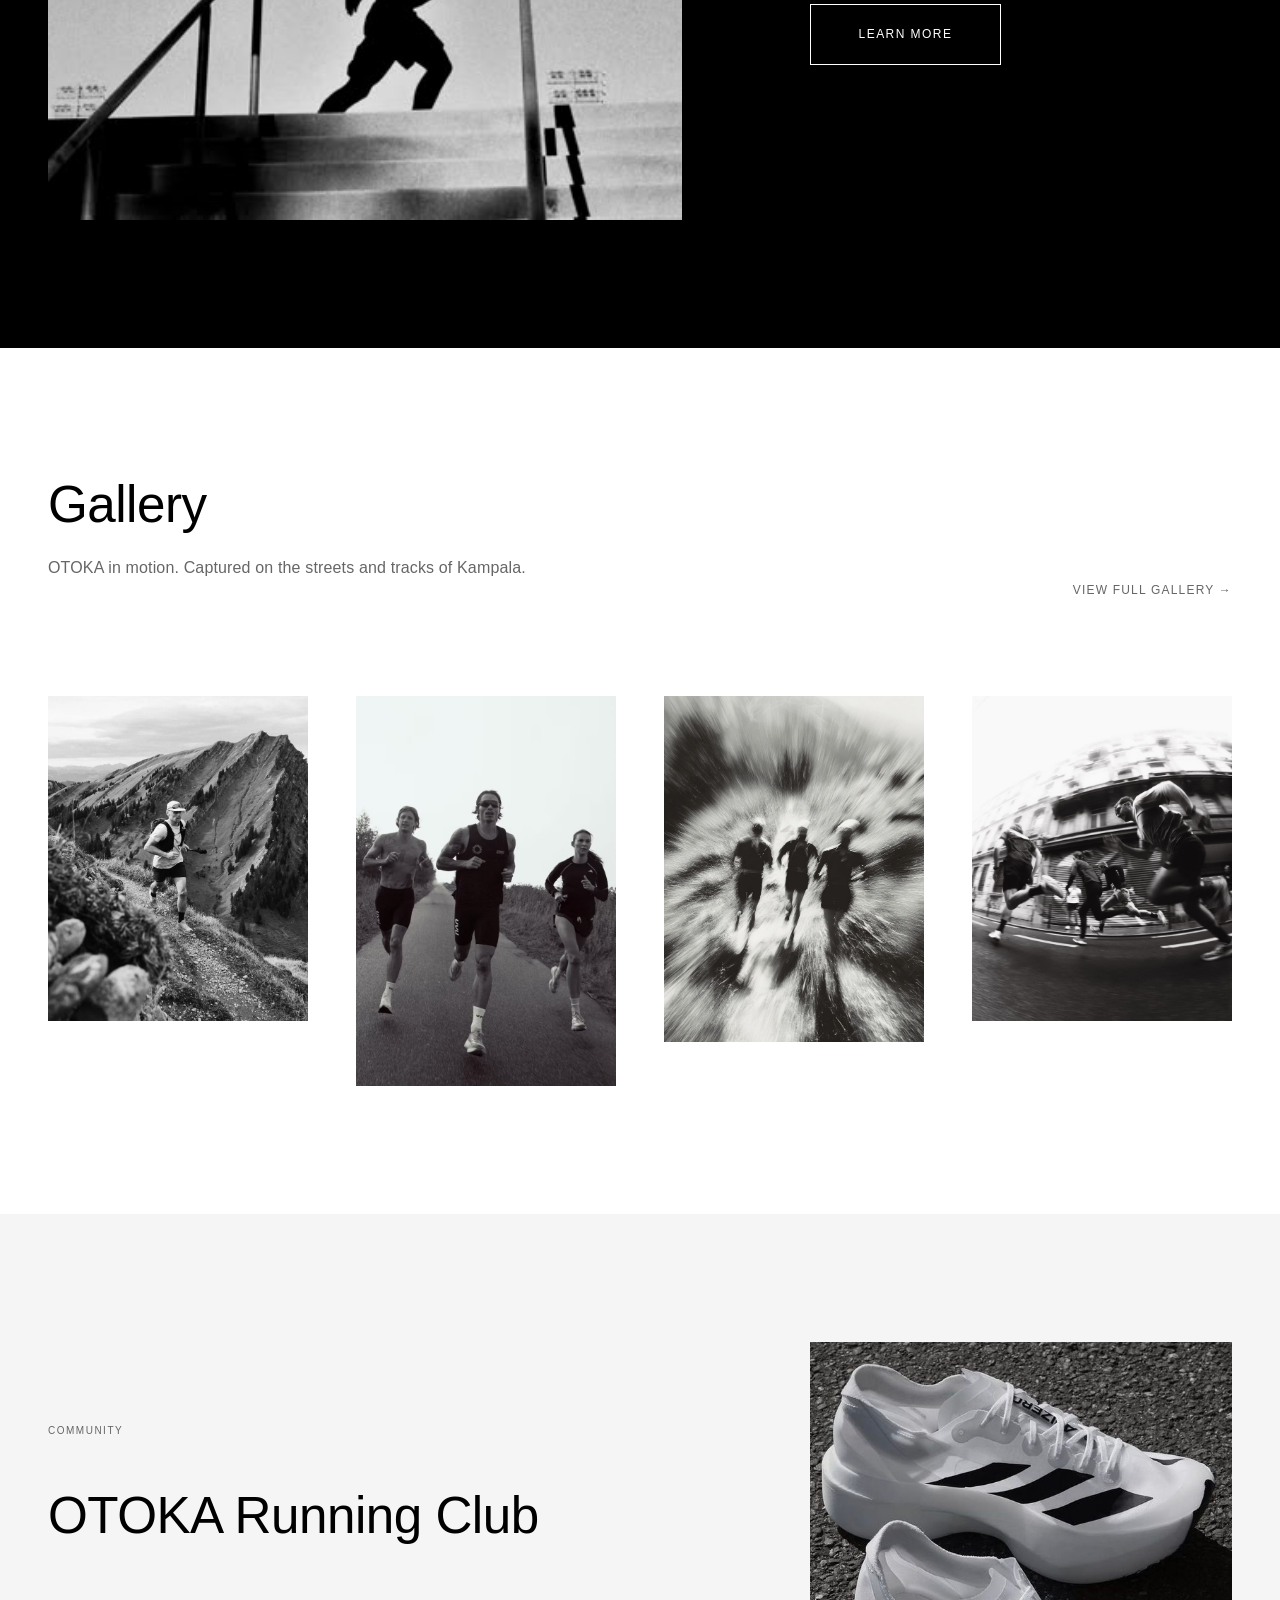
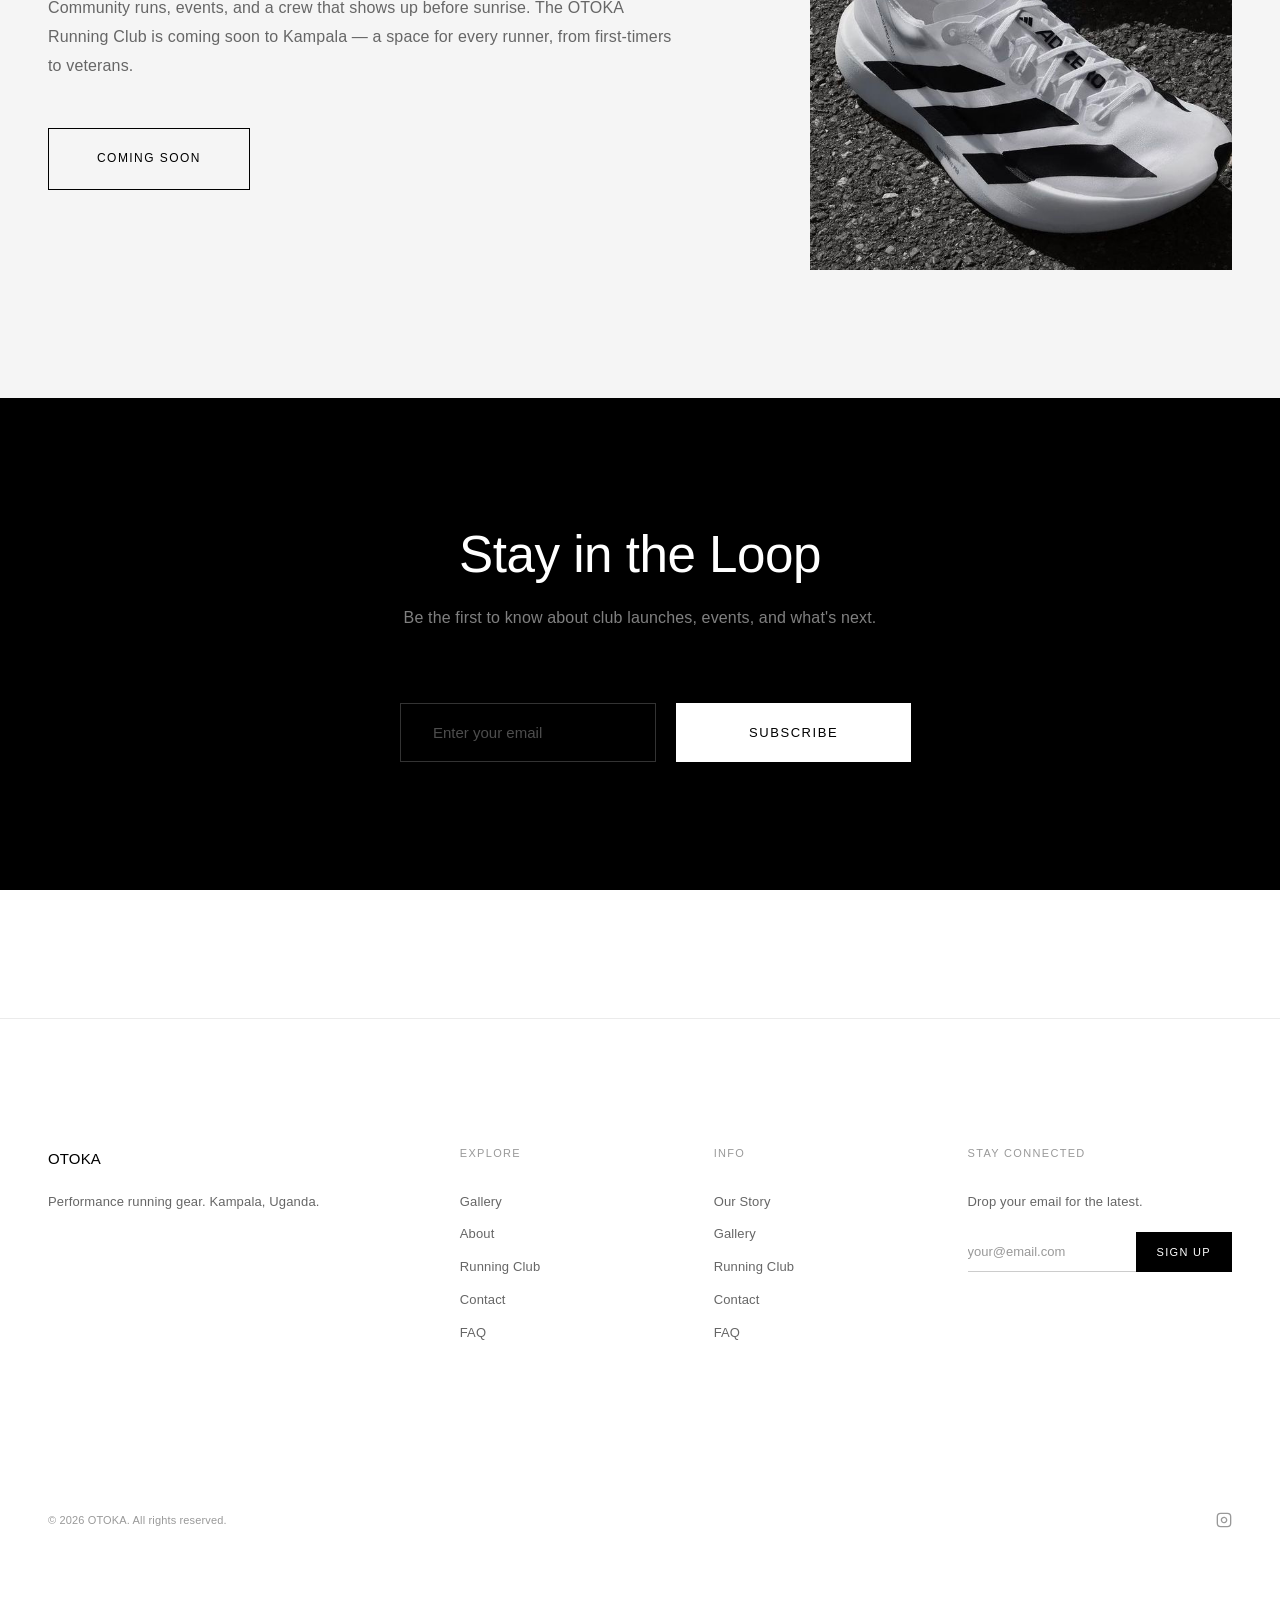
==== commit f35bc9d7: "Edit Social links" ====
--- a/index.html
+++ b/index.html
@@ -176,9 +176,7 @@
       <div class="footer__bottom">
         <div class="footer__copyright">&copy; 2026 OTOKA. All rights reserved.</div>
         <div class="footer__social">
-          <a href="https://instagram.com/otwiine" target="_blank" rel="noopener" aria-label="Instagram"><svg viewBox="0 0 24 24" fill="none" stroke="currentColor" stroke-width="2"><rect x="2" y="2" width="20" height="20" rx="5"/><path d="M16 11.37A4 4 0 1 1 12.63 8 4 4 0 0 1 16 11.37z"/><line x1="17.5" y1="6.5" x2="17.51" y2="6.5"/></svg></a>
-          <a href="https://x.com/Mr_OJO16" target="_blank" rel="noopener" aria-label="X (Twitter)"><svg viewBox="0 0 24 24" fill="none" stroke="currentColor" stroke-width="2"><path d="M4 4l6.5 8.5M4 20l6.5-8.5M20 4l-6.5 8.5M20 20l-6.5-8.5"/></svg></a>
-        </div>
+          <a href="https://instagram.com/otokarunclub/" target="_blank" rel="noopener" aria-label="Instagram"><svg viewBox="0 0 24 24" fill="none" stroke="currentColor" stroke-width="2"><rect x="2" y="2" width="20" height="20" rx="5"/><path d="M16 11.37A4 4 0 1 1 12.63 8 4 4 0 0 1 16 11.37z"/><line x1="17.5" y1="6.5" x2="17.51" y2="6.5"/></svg></a>
       </div>
     </div>
   </footer>
